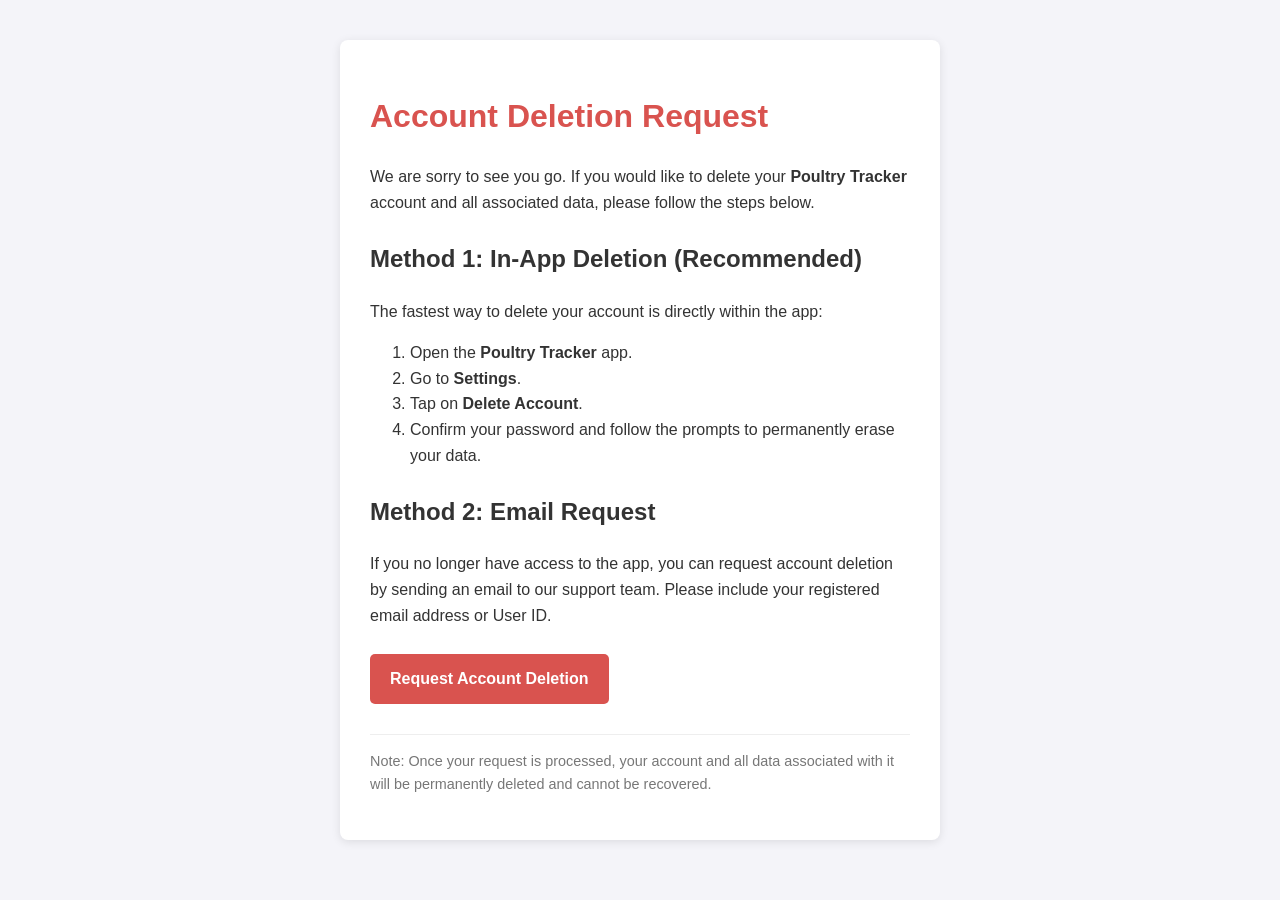
==== delete.html @ ca40db3c "update" ====
<!DOCTYPE html>
<html lang="en">
<head>
    <meta charset="UTF-8">
    <meta name="viewport" content="width=device-width, initial-scale=1.0">
    <title>Account Deletion Request - Poultry Tracker</title>
    <style>
        body {
            font-family: -apple-system, BlinkMacSystemFont, "Segoe UI", Roboto, Helvetica, Arial, sans-serif;
            line-height: 1.6;
            color: #333;
            max-width: 600px;
            margin: 40px auto;
            padding: 0 20px;
            background-color: #f4f4f9;
        }

        .container {
            background: white;
            padding: 30px;
            border-radius: 8px;
            box-shadow: 0 2px 10px rgba(0,0,0,0.1);
        }

        h1 { color: #d9534f; }
        h2 { color: #333; margin-top: 25px; }

        .btn {
            display: inline-block;
            background: #d9534f;
            color: white;
            padding: 12px 20px;
            text-decoration: none;
            border-radius: 5px;
            font-weight: bold;
            margin-top: 10px;
        }

        .btn:hover { background: #c9302c; }

        .footer {
            margin-top: 30px;
            font-size: 0.9em;
            color: #777;
            border-top: 1px solid #eee;
            padding-top: 15px;
        }
    </style>
</head>
<body>
    <div class="container">
        <h1>Account Deletion Request</h1>
        <p>We are sorry to see you go. If you would like to delete your <strong>Poultry Tracker</strong> account and all associated data, please follow the steps below.</p>
        
        <h2>Method 1: In-App Deletion (Recommended)</h2>
        <p>The fastest way to delete your account is directly within the app:</p>
        <ol>
            <li>Open the <strong>Poultry Tracker</strong> app.</li>
            <li>Go to <strong>Settings</strong>.</li>
            <li>Tap on <strong>Delete Account</strong>.</li>
            <li>Confirm your password and follow the prompts to permanently erase your data.</li>
        </ol>

        <h2>Method 2: Email Request</h2>
        <p>If you no longer have access to the app, you can request account deletion by sending an email to our support team. Please include your registered email address or User ID.</p>
        <a href="mailto:support@yourdomain.com?subject=Account Deletion Request - Poultry Tracker" class="btn">Request Account Deletion</a>
        
        <p class="footer">Note: Once your request is processed, your account and all data associated with it will be permanently deleted and cannot be recovered.</p>
    </div>
</body>
</html>
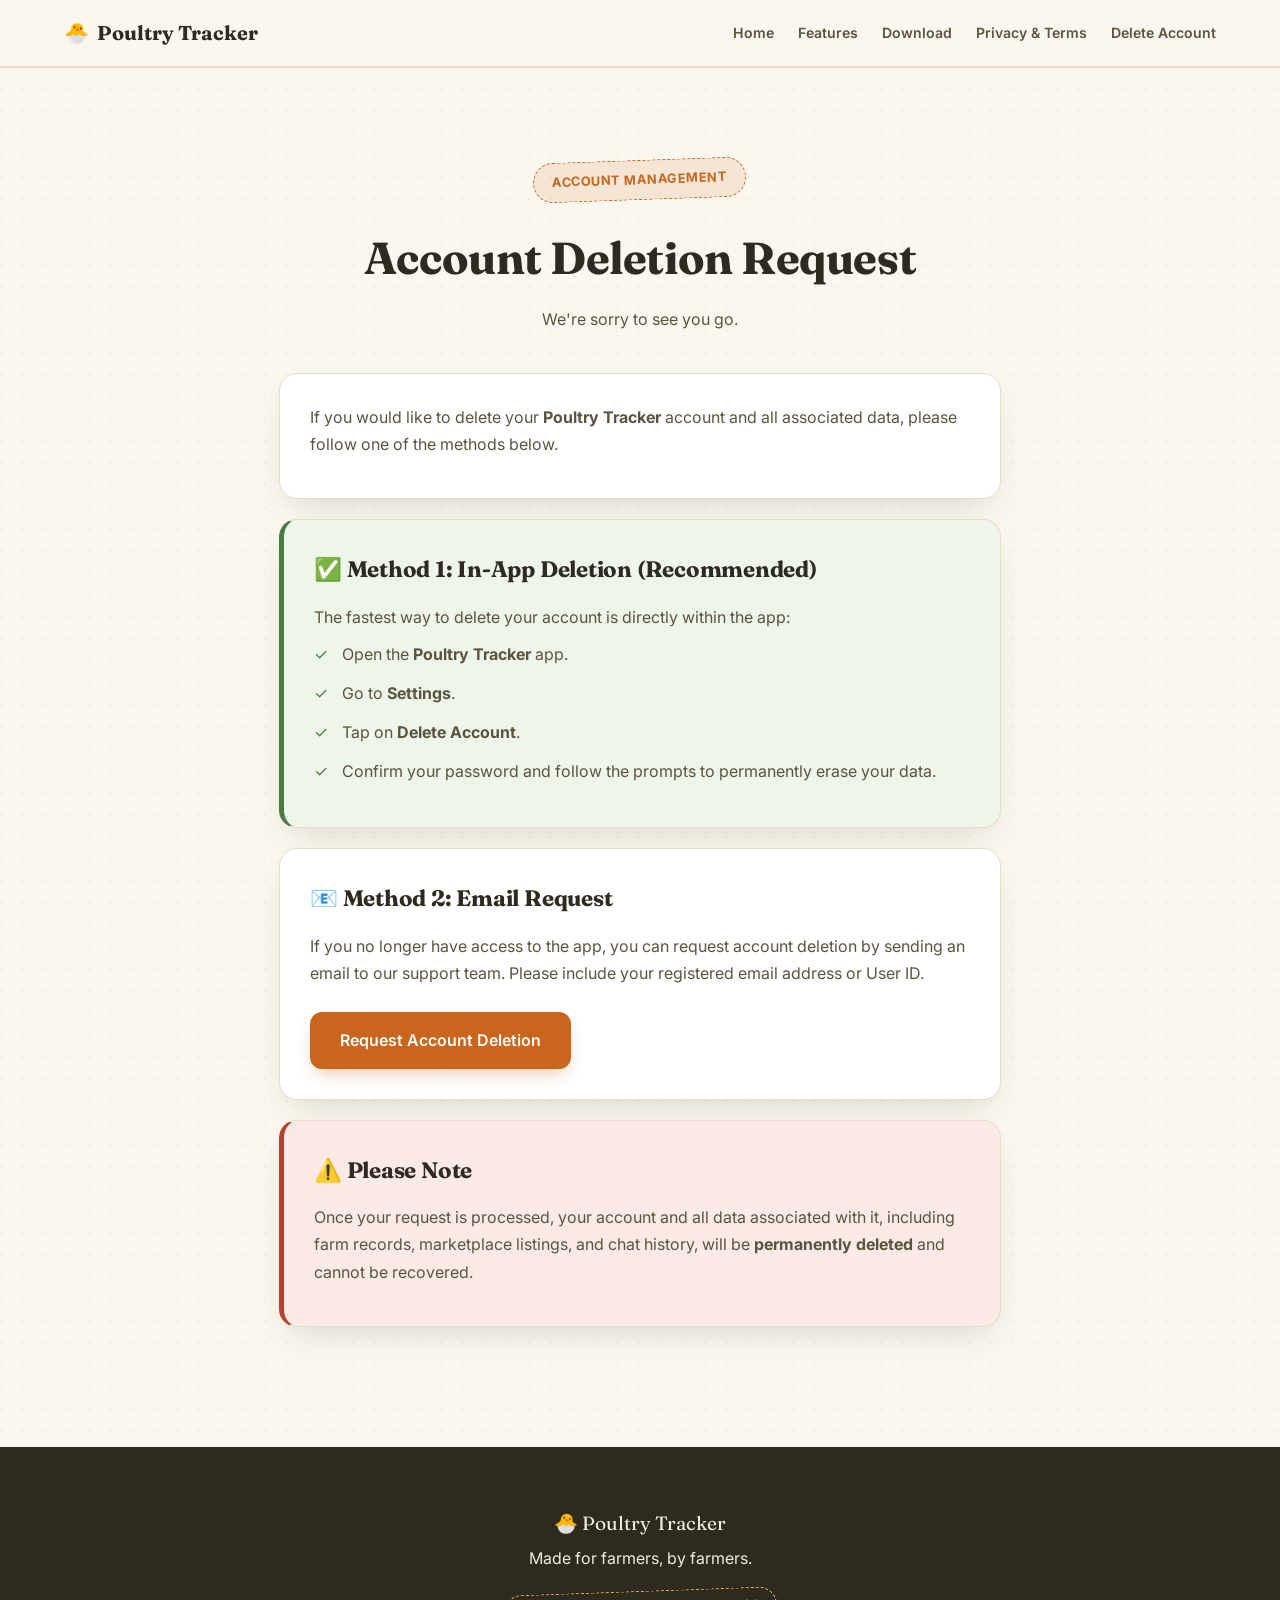
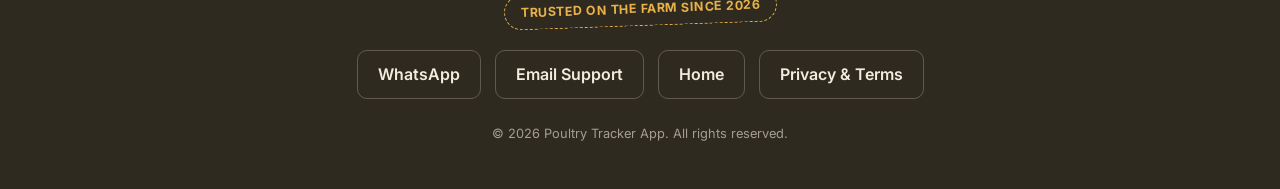
==== commit b10d5503: "update" ====
--- a/delete.html
+++ b/delete.html
@@ -4,68 +4,78 @@
     <meta charset="UTF-8">
     <meta name="viewport" content="width=device-width, initial-scale=1.0">
     <title>Account Deletion Request - Poultry Tracker</title>
-    <style>
-        body {
-            font-family: -apple-system, BlinkMacSystemFont, "Segoe UI", Roboto, Helvetica, Arial, sans-serif;
-            line-height: 1.6;
-            color: #333;
-            max-width: 600px;
-            margin: 40px auto;
-            padding: 0 20px;
-            background-color: #f4f4f9;
-        }
-
-        .container {
-            background: white;
-            padding: 30px;
-            border-radius: 8px;
-            box-shadow: 0 2px 10px rgba(0,0,0,0.1);
-        }
-
-        h1 { color: #d9534f; }
-        h2 { color: #333; margin-top: 25px; }
-
-        .btn {
-            display: inline-block;
-            background: #d9534f;
-            color: white;
-            padding: 12px 20px;
-            text-decoration: none;
-            border-radius: 5px;
-            font-weight: bold;
-            margin-top: 10px;
-        }
-
-        .btn:hover { background: #c9302c; }
-
-        .footer {
-            margin-top: 30px;
-            font-size: 0.9em;
-            color: #777;
-            border-top: 1px solid #eee;
-            padding-top: 15px;
-        }
-    </style>
+    <link href="https://fonts.googleapis.com/css2?family=Fraunces:wght@600;700&family=Inter:wght@400;500;600;700&display=swap" rel="stylesheet">
+    <link rel="stylesheet" href="./css/styles.css">
+    <link rel="icon" href="data:image/svg+xml,<svg xmlns=%22http://www.w3.org/2000/svg%22 viewBox=%220 0 100 100%22><text y=%22.9em%22 font-size=%2290%22>🐣</text></svg>">
 </head>
 <body>
-    <div class="container">
+    <div class="page-loader" id="pageLoader">🐣</div>
+
+    <nav class="main-nav" id="mainNav">
+        <div class="nav-container">
+            <a href="index.html" class="nav-logo"><span>🐣</span> Poultry Tracker</a>
+            <div class="nav-links" id="navLinks">
+                <a href="index.html" class="nav-link">Home</a>
+                <a href="index.html#features" class="nav-link">Features</a>
+                <a href="index.html#download" class="nav-link">Download</a>
+                <a href="privacy.html" class="nav-link">Privacy &amp; Terms</a>
+                <a href="delete.html" class="nav-link active">Delete Account</a>
+            </div>
+            <button class="mobile-menu-btn" id="mobileMenuBtn">☰</button>
+        </div>
+    </nav>
+
+    <header class="privacy-header">
+        <span class="badge">Account Management</span>
         <h1>Account Deletion Request</h1>
-        <p>We are sorry to see you go. If you would like to delete your <strong>Poultry Tracker</strong> account and all associated data, please follow the steps below.</p>
-        
-        <h2>Method 1: In-App Deletion (Recommended)</h2>
-        <p>The fastest way to delete your account is directly within the app:</p>
-        <ol>
-            <li>Open the <strong>Poultry Tracker</strong> app.</li>
-            <li>Go to <strong>Settings</strong>.</li>
-            <li>Tap on <strong>Delete Account</strong>.</li>
-            <li>Confirm your password and follow the prompts to permanently erase your data.</li>
-        </ol>
+        <p>We're sorry to see you go.</p>
+    </header>
 
-        <h2>Method 2: Email Request</h2>
-        <p>If you no longer have access to the app, you can request account deletion by sending an email to our support team. Please include your registered email address or User ID.</p>
-        <a href="mailto:support@yourdomain.com?subject=Account Deletion Request - Poultry Tracker" class="btn">Request Account Deletion</a>
-        
-        <p class="footer">Note: Once your request is processed, your account and all data associated with it will be permanently deleted and cannot be recovered.</p>
-    </div>
+    <main class="privacy-content">
+        <section class="privacy-section">
+            <p>If you would like to delete your <strong>Poultry Tracker</strong> account and all associated data, please follow one of the methods below.</p>
+        </section>
+
+        <section class="privacy-section status-box-green">
+            <h2>✅ Method 1: In-App Deletion (Recommended)</h2>
+            <p>The fastest way to delete your account is directly within the app:</p>
+            <ul>
+                <li>Open the <strong>Poultry Tracker</strong> app.</li>
+                <li>Go to <strong>Settings</strong>.</li>
+                <li>Tap on <strong>Delete Account</strong>.</li>
+                <li>Confirm your password and follow the prompts to permanently erase your data.</li>
+            </ul>
+        </section>
+
+        <section class="privacy-section">
+            <h2>📧 Method 2: Email Request</h2>
+            <p>If you no longer have access to the app, you can request account deletion by sending an email to our support team. Please include your registered email address or User ID.</p>
+            <a href="mailto:jonahjjed@gmail.com?subject=Account Deletion Request - Poultry Tracker" class="download-btn" style="margin-top: 15px;">
+                <span>Request Account Deletion</span>
+            </a>
+        </section>
+
+        <section class="privacy-section status-box-red">
+            <h2>⚠️ Please Note</h2>
+            <p>Once your request is processed, your account and all data associated with it, including farm records, marketplace listings, and chat history, will be <strong>permanently deleted</strong> and cannot be recovered.</p>
+        </section>
+    </main>
+
+    <footer>
+        <p class="footer-tagline">🐣 Poultry Tracker</p>
+        <p>Made for farmers, by farmers.</p>
+        <div class="footer-stamp">Trusted on the farm since 2026</div>
+        <div class="contact-links">
+            <a href="https://wa.me/254799610782" class="contact-link">WhatsApp</a>
+            <a href="mailto:jonahjjed@gmail.com" class="contact-link">Email Support</a>
+            <a href="index.html" class="contact-link">Home</a>
+            <a href="privacy.html" class="contact-link">Privacy &amp; Terms</a>
+        </div>
+        <p class="footer-copy">&copy; 2026 Poultry Tracker App. All rights reserved.</p>
+    </footer>
+
+    <button class="back-to-top" id="backToTop">↑</button>
+
+    <script src="./js/app.js"></script>
 </body>
 </html>
--- a/css/styles.css
+++ b/css/styles.css
@@ -0,0 +1,582 @@
+:root {
+    --bg-main: #FBF7EE;
+    --bg-card: #FFFFFF;
+    --soil: #2E2A1F;
+    --soil-soft: #5A5440;
+    --terracotta: #C9651C;
+    --terracotta-soft: rgba(201, 101, 28, 0.12);
+    --sage: #5B7B4F;
+    --sage-soft: rgba(91, 123, 79, 0.12);
+    --gold: #E8B14A;
+    --gold-soft: rgba(232, 177, 74, 0.18);
+    --border: #E7DDC8;
+    --shadow: 0 14px 34px -12px rgba(46, 42, 31, 0.18);
+    --danger: #B3432E;
+    --danger-soft: #FBEAE5;
+    --success: #4C7A45;
+    --success-soft: #EEF5E9;
+}
+
+* {
+    margin: 0;
+    padding: 0;
+    box-sizing: border-box;
+    font-family: 'Inter', sans-serif;
+    scroll-behavior: smooth;
+}
+
+body {
+    background-color: var(--bg-main);
+    color: var(--soil);
+    line-height: 1.7;
+    -webkit-font-smoothing: antialiased;
+    background-image:
+        radial-gradient(circle at 1px 1px, rgba(46,42,31,0.05) 1px, transparent 0);
+    background-size: 22px 22px;
+}
+
+h1, h2, h3 {
+    font-family: 'Fraunces', serif;
+    font-weight: 700;
+    letter-spacing: -0.01em;
+}
+
+/* Stamp badge — signature element */
+.badge {
+    background: var(--terracotta-soft);
+    color: var(--terracotta);
+    padding: 8px 18px;
+    border-radius: 100px;
+    font-size: 0.8rem;
+    font-weight: 700;
+    margin-bottom: 20px;
+    display: inline-block;
+    border: 1.5px dashed var(--terracotta);
+    transform: rotate(-2deg);
+    text-transform: uppercase;
+    letter-spacing: 0.04em;
+}
+
+/* Navigation */
+.main-nav {
+    position: fixed;
+    top: 0;
+    width: 100%;
+    padding: 16px 5%;
+    z-index: 1000;
+    background: rgba(251, 247, 238, 0.92);
+    backdrop-filter: blur(12px);
+    border-bottom: 2px solid var(--border);
+    transition: transform 0.3s ease;
+}
+
+.main-nav.hidden {
+    transform: translateY(-100%);
+}
+
+.nav-container {
+    width: 100%;
+    max-width: 1200px;
+    margin: 0 auto;
+    display: flex;
+    justify-content: space-between;
+    align-items: center;
+}
+
+.nav-logo {
+    font-family: 'Fraunces', serif;
+    font-weight: 700;
+    font-size: 1.25rem;
+    text-decoration: none;
+    color: var(--soil);
+    display: flex;
+    align-items: center;
+    gap: 8px;
+}
+
+.nav-links {
+    display: flex;
+    gap: 24px;
+    align-items: center;
+}
+
+.nav-link {
+    text-decoration: none;
+    color: var(--soil-soft);
+    font-weight: 600;
+    font-size: 0.88rem;
+}
+
+.nav-link.active,
+.nav-link:hover {
+    color: var(--terracotta);
+}
+
+.mobile-menu-btn {
+    display: none;
+    background: none;
+    border: none;
+    font-size: 1.4rem;
+    cursor: pointer;
+    color: var(--soil);
+}
+
+/* Hero */
+.hero {
+    padding: 150px 5% 90px;
+    min-height: 75vh;
+    display: flex;
+    align-items: center;
+    justify-content: center;
+}
+
+.hero-container {
+    max-width: 1200px;
+    display: grid;
+    grid-template-columns: 1.15fr 0.85fr;
+    gap: 60px;
+    align-items: center;
+}
+
+.hero-title {
+    font-size: clamp(2.4rem, 4.6vw, 3.7rem);
+    font-weight: 700;
+    line-height: 1.12;
+    margin-bottom: 22px;
+    color: var(--soil);
+}
+
+.hero-title span {
+    color: var(--terracotta);
+}
+
+.hero-subtitle {
+    font-size: 1.12rem;
+    color: var(--soil-soft);
+    margin-bottom: 26px;
+    max-width: 540px;
+    line-height: 1.8;
+    font-family: 'Inter', sans-serif;
+}
+
+.hero-features-mini {
+    margin-bottom: 30px;
+    display: flex;
+    flex-direction: column;
+    gap: 10px;
+}
+
+.hero-features-mini p {
+    font-size: 0.98rem;
+    color: var(--soil);
+    background: var(--bg-card);
+    border: 1px solid var(--border);
+    border-radius: 12px;
+    padding: 10px 16px;
+    display: inline-flex;
+    align-items: center;
+    gap: 10px;
+    width: fit-content;
+}
+
+.mockup-wrapper {
+    position: relative;
+    display: inline-block;
+}
+
+.mockup-wrapper img {
+    width: 100%;
+    max-width: 320px;
+    border-radius: 32px;
+    border: 8px solid var(--soil);
+    box-shadow: var(--shadow);
+}
+
+.floating-stat {
+    position: absolute;
+    bottom: 28px;
+    right: -18px;
+    background: var(--bg-card);
+    padding: 12px 20px;
+    border-radius: 14px;
+    box-shadow: var(--shadow);
+    display: flex;
+    align-items: center;
+    gap: 10px;
+    border: 1px solid var(--border);
+    animation: float 3s ease-in-out infinite;
+}
+
+@keyframes float {
+    0% { transform: translateY(0px); }
+    50% { transform: translateY(-10px); }
+    100% { transform: translateY(0px); }
+}
+
+/* Sections & Cards */
+.section {
+    padding: 60px 5%;
+    max-width: 1200px;
+    margin: 0 auto;
+}
+
+.section h2 {
+    font-size: 1.9rem;
+    margin-bottom: 10px;
+    color: var(--soil);
+}
+
+.section-divider {
+    width: 100%;
+    height: 28px;
+    background-image: repeating-linear-gradient(
+        -45deg,
+        var(--border) 0px,
+        var(--border) 2px,
+        transparent 2px,
+        transparent 14px
+    );
+    opacity: 0.6;
+}
+
+.version-card,
+.feature-card,
+.privacy-section,
+.instruction-card {
+    background: var(--bg-card);
+    padding: 30px;
+    border-radius: 18px;
+    border: 1px solid var(--border);
+    box-shadow: var(--shadow);
+    margin-bottom: 20px;
+}
+
+.feature-card {
+    border-top: 4px solid var(--sage);
+    transition: transform 0.25s ease, box-shadow 0.25s ease;
+}
+
+.feature-card:hover {
+    transform: translateY(-4px);
+}
+
+.feature-card h3 {
+    font-size: 1.15rem;
+    margin-bottom: 8px;
+    color: var(--soil);
+}
+
+.feature-card p {
+    color: var(--soil-soft);
+    font-size: 0.95rem;
+}
+
+.features-grid,
+.screenshot-grid {
+    display: grid;
+    grid-template-columns: repeat(auto-fit, minmax(280px, 1fr));
+    gap: 20px;
+}
+
+/* Version card specifics */
+.version-card p {
+    margin-bottom: 6px;
+}
+
+#updateStatus {
+    padding: 3px 12px;
+    border-radius: 100px;
+    font-weight: 700;
+    font-size: 0.85rem;
+}
+
+/* Privacy / Legal pages */
+.privacy-header {
+    padding: 160px 5% 40px;
+    text-align: center;
+}
+
+.privacy-header h1 {
+    font-size: clamp(2rem, 4vw, 2.8rem);
+    margin-bottom: 10px;
+}
+
+.privacy-header p {
+    color: var(--soil-soft);
+}
+
+.privacy-content {
+    max-width: 850px;
+    margin: 0 auto;
+    padding: 0 5% 100px;
+}
+
+.privacy-section h2 {
+    font-size: 1.4rem;
+    margin-bottom: 15px;
+    display: flex;
+    align-items: center;
+    gap: 10px;
+}
+
+.privacy-section h3 {
+    font-size: 1.15rem;
+    margin: 22px 0 10px;
+    color: var(--soil);
+}
+
+.privacy-section p {
+    color: var(--soil-soft);
+    margin-bottom: 10px;
+}
+
+.privacy-section ul {
+    list-style: none;
+    padding: 0;
+}
+
+.privacy-section ul li {
+    position: relative;
+    padding-left: 28px;
+    margin-bottom: 12px;
+    color: var(--soil-soft);
+}
+
+.privacy-section ul li::before {
+    content: '🌾';
+    position: absolute;
+    left: 0;
+    font-size: 0.85rem;
+}
+
+.privacy-section a {
+    color: var(--terracotta);
+    font-weight: 600;
+}
+
+.privacy-section a.download-btn {
+    color: white;
+}
+
+/* Status Boxes */
+.status-box-red {
+    border-left: 5px solid var(--danger) !important;
+    background: var(--danger-soft) !important;
+}
+
+.status-box-green {
+    border-left: 5px solid var(--success) !important;
+    background: var(--success-soft) !important;
+}
+
+.status-box-green ul li::before {
+    content: '✓';
+    color: var(--success);
+    font-size: 1rem;
+}
+
+/* Buttons */
+.download-btn,
+.btn-primary {
+    display: inline-flex;
+    background: var(--terracotta);
+    color: white;
+    padding: 15px 30px;
+    border-radius: 12px;
+    text-decoration: none;
+    font-weight: 700;
+    transition: 0.25s;
+    text-align: center;
+    border: none;
+    cursor: pointer;
+    box-shadow: 0 8px 18px -6px rgba(201, 101, 28, 0.45);
+}
+
+.download-btn:hover {
+    transform: translateY(-3px);
+    box-shadow: 0 12px 22px -6px rgba(201, 101, 28, 0.5);
+}
+
+/* Screenshots */
+.screenshot-item {
+    border-radius: 18px;
+    overflow: hidden;
+    border: 4px solid var(--border);
+    position: relative;
+    background: var(--bg-card);
+    cursor: pointer;
+}
+
+.screenshot-item img {
+    width: 100%;
+    display: block;
+}
+
+.screenshot-caption {
+    padding: 12px;
+    font-size: 0.85rem;
+    text-align: center;
+    background: var(--bg-card);
+    color: var(--soil-soft);
+    font-weight: 600;
+}
+
+/* Back to top */
+.back-to-top {
+    position: fixed;
+    bottom: 24px;
+    right: 24px;
+    width: 48px;
+    height: 48px;
+    border-radius: 50%;
+    background: var(--terracotta);
+    color: white;
+    border: none;
+    font-size: 1.2rem;
+    cursor: pointer;
+    box-shadow: var(--shadow);
+    opacity: 0;
+    pointer-events: none;
+    transition: opacity 0.3s ease, transform 0.3s ease;
+    z-index: 900;
+}
+
+.back-to-top.visible {
+    opacity: 1;
+    pointer-events: auto;
+}
+
+/* Page loader */
+.page-loader {
+    position: fixed;
+    inset: 0;
+    background: var(--bg-main);
+    display: flex;
+    align-items: center;
+    justify-content: center;
+    font-size: 2.2rem;
+    z-index: 3000;
+    transition: opacity 0.5s ease;
+}
+
+/* Footer */
+footer {
+    padding: 60px 5% 40px;
+    background: var(--soil);
+    color: #F1ECDC;
+    text-align: center;
+}
+
+footer p {
+    margin-bottom: 4px;
+}
+
+.footer-tagline {
+    font-family: 'Fraunces', serif;
+    font-size: 1.2rem;
+    margin-bottom: 6px;
+}
+
+.footer-stamp {
+    display: inline-block;
+    border: 1.5px dashed var(--gold);
+    color: var(--gold);
+    border-radius: 100px;
+    padding: 6px 16px;
+    font-size: 0.78rem;
+    font-weight: 700;
+    transform: rotate(-2deg);
+    margin: 14px 0 18px;
+    text-transform: uppercase;
+    letter-spacing: 0.04em;
+}
+
+.contact-links {
+    display: flex;
+    gap: 14px;
+    justify-content: center;
+    margin-top: 6px;
+    flex-wrap: wrap;
+}
+
+.contact-link {
+    text-decoration: none;
+    color: #F1ECDC;
+    font-weight: 600;
+    padding: 10px 20px;
+    border: 1px solid rgba(241, 236, 220, 0.25);
+    border-radius: 10px;
+    display: flex;
+    align-items: center;
+    gap: 8px;
+    transition: background 0.25s;
+}
+
+.contact-link:hover {
+    background: rgba(241, 236, 220, 0.1);
+}
+
+.footer-copy {
+    margin-top: 24px;
+    font-size: 0.8rem;
+    color: rgba(241, 236, 220, 0.6);
+}
+
+/* Responsiveness */
+@media (max-width: 968px) {
+    .hero-container {
+        grid-template-columns: 1fr;
+        text-align: center;
+    }
+
+    .hero-features-mini p {
+        margin: 0 auto;
+    }
+
+    .mockup-wrapper img {
+        max-width: 280px;
+        margin-top: 30px;
+    }
+
+    .nav-links {
+        position: fixed;
+        top: 64px;
+        left: 0;
+        right: 0;
+        background: var(--bg-main);
+        flex-direction: column;
+        padding: 20px 0;
+        border-bottom: 2px solid var(--border);
+        display: none;
+        gap: 18px;
+    }
+
+    .nav-links.active {
+        display: flex;
+    }
+
+    .mobile-menu-btn {
+        display: block;
+    }
+
+    .floating-stat {
+        display: none;
+    }
+
+    .contact-links {
+        flex-direction: column;
+        align-items: center;
+    }
+}
+
+:focus-visible {
+    outline: 2px solid var(--terracotta);
+    outline-offset: 2px;
+}
+
+@media (prefers-reduced-motion: reduce) {
+    * {
+        animation: none !important;
+        transition: none !important;
+    }
+}
